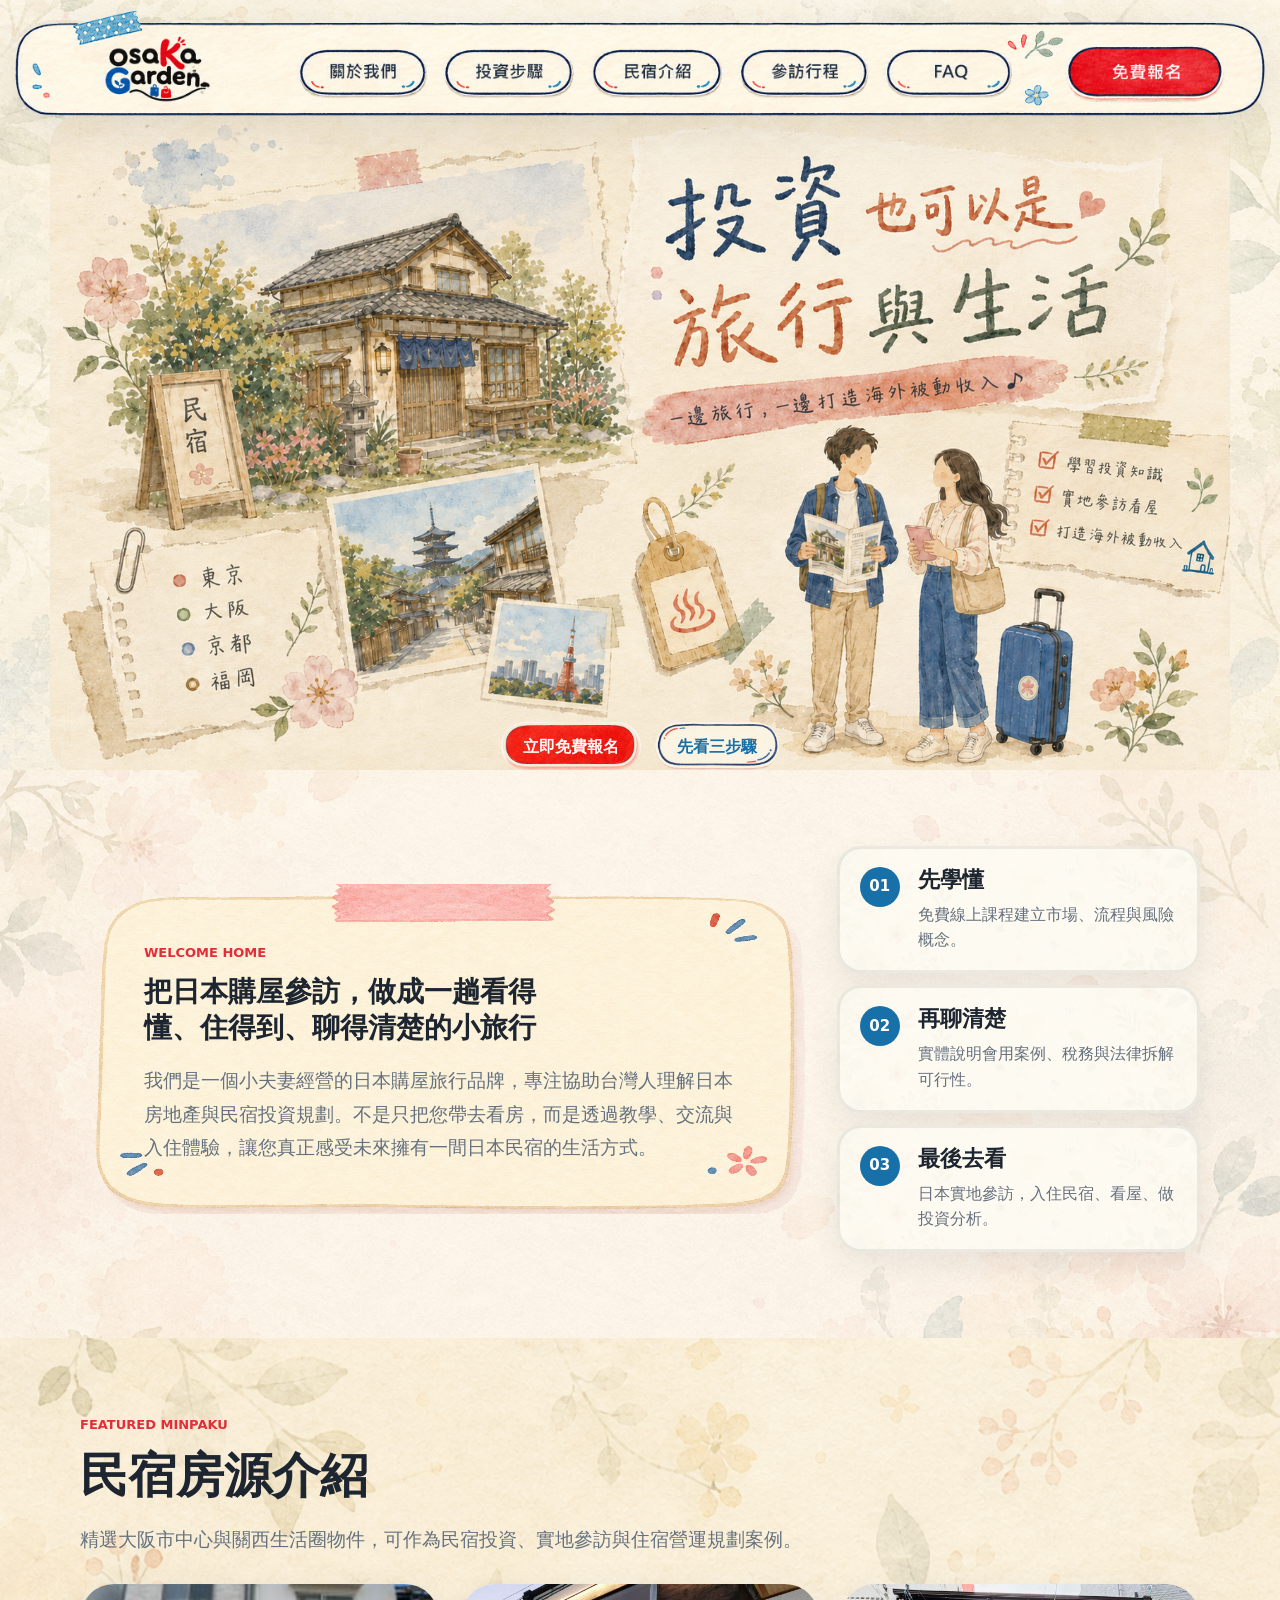
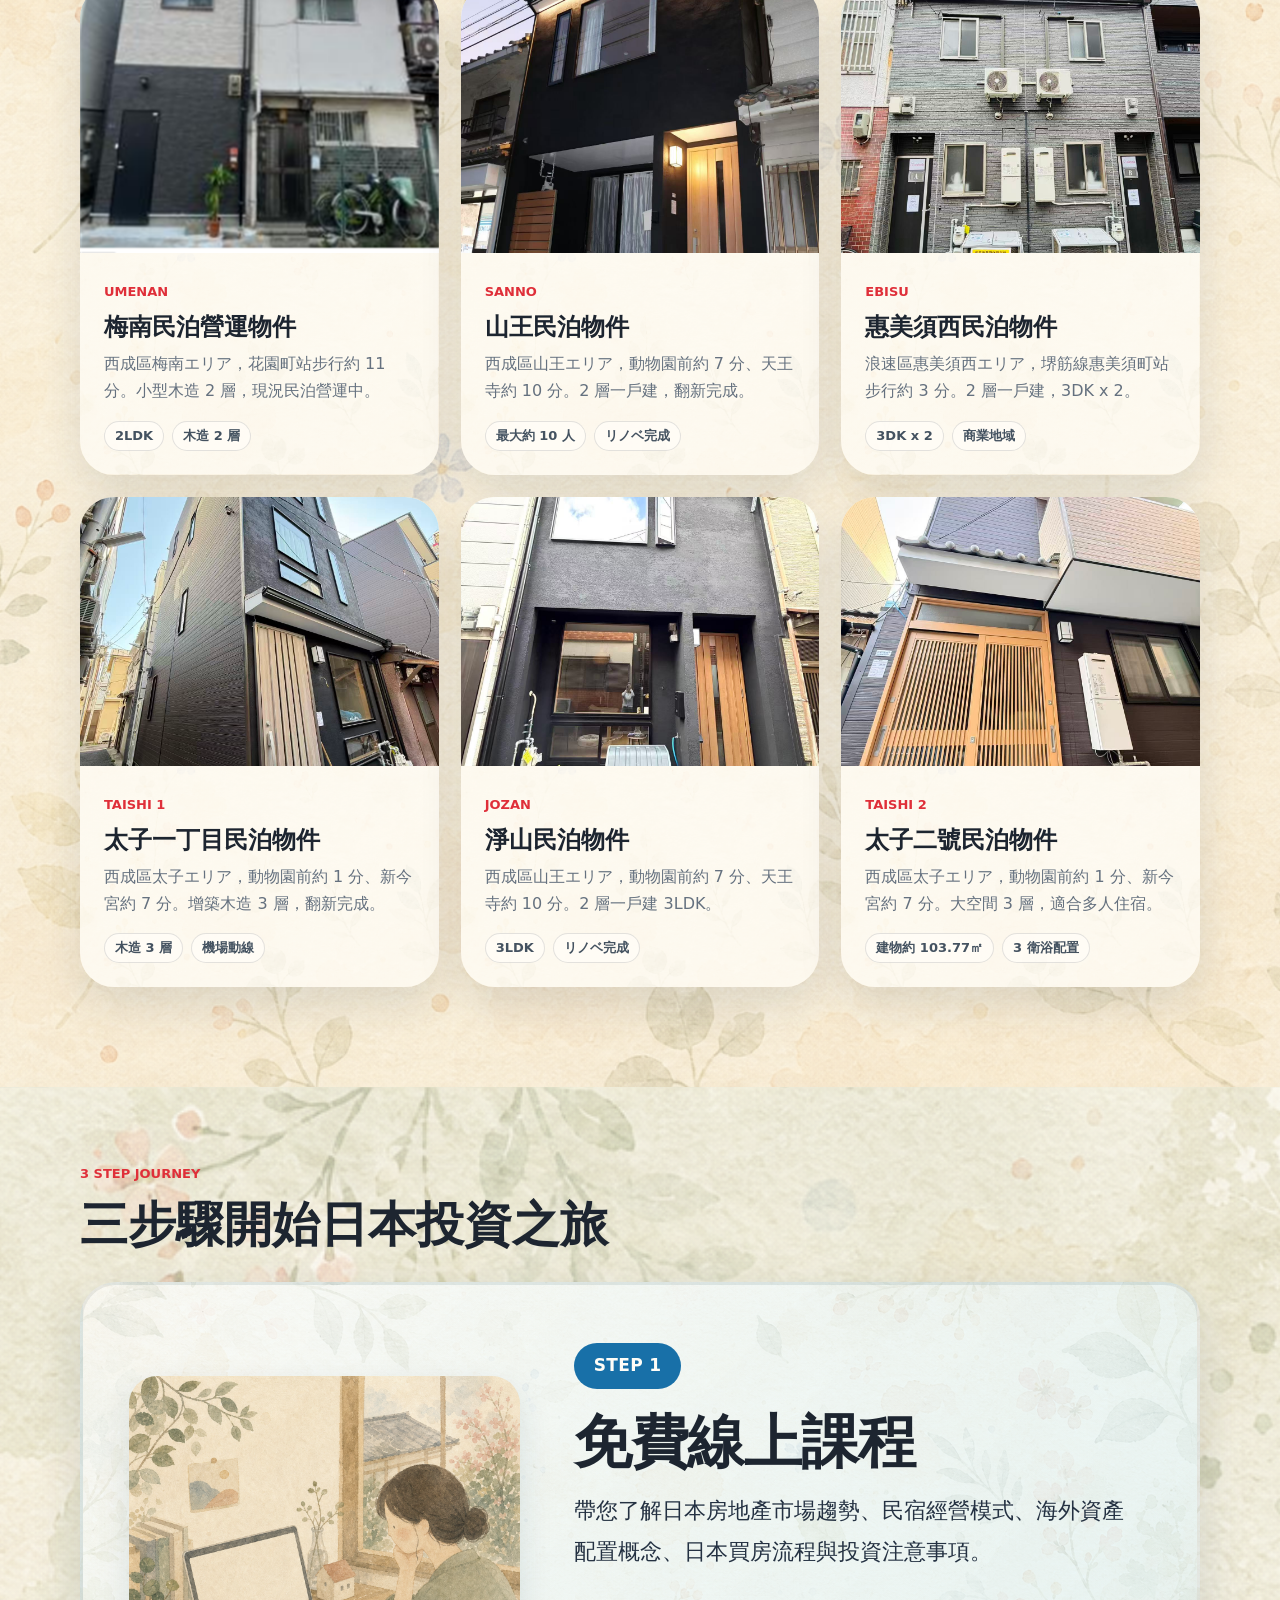
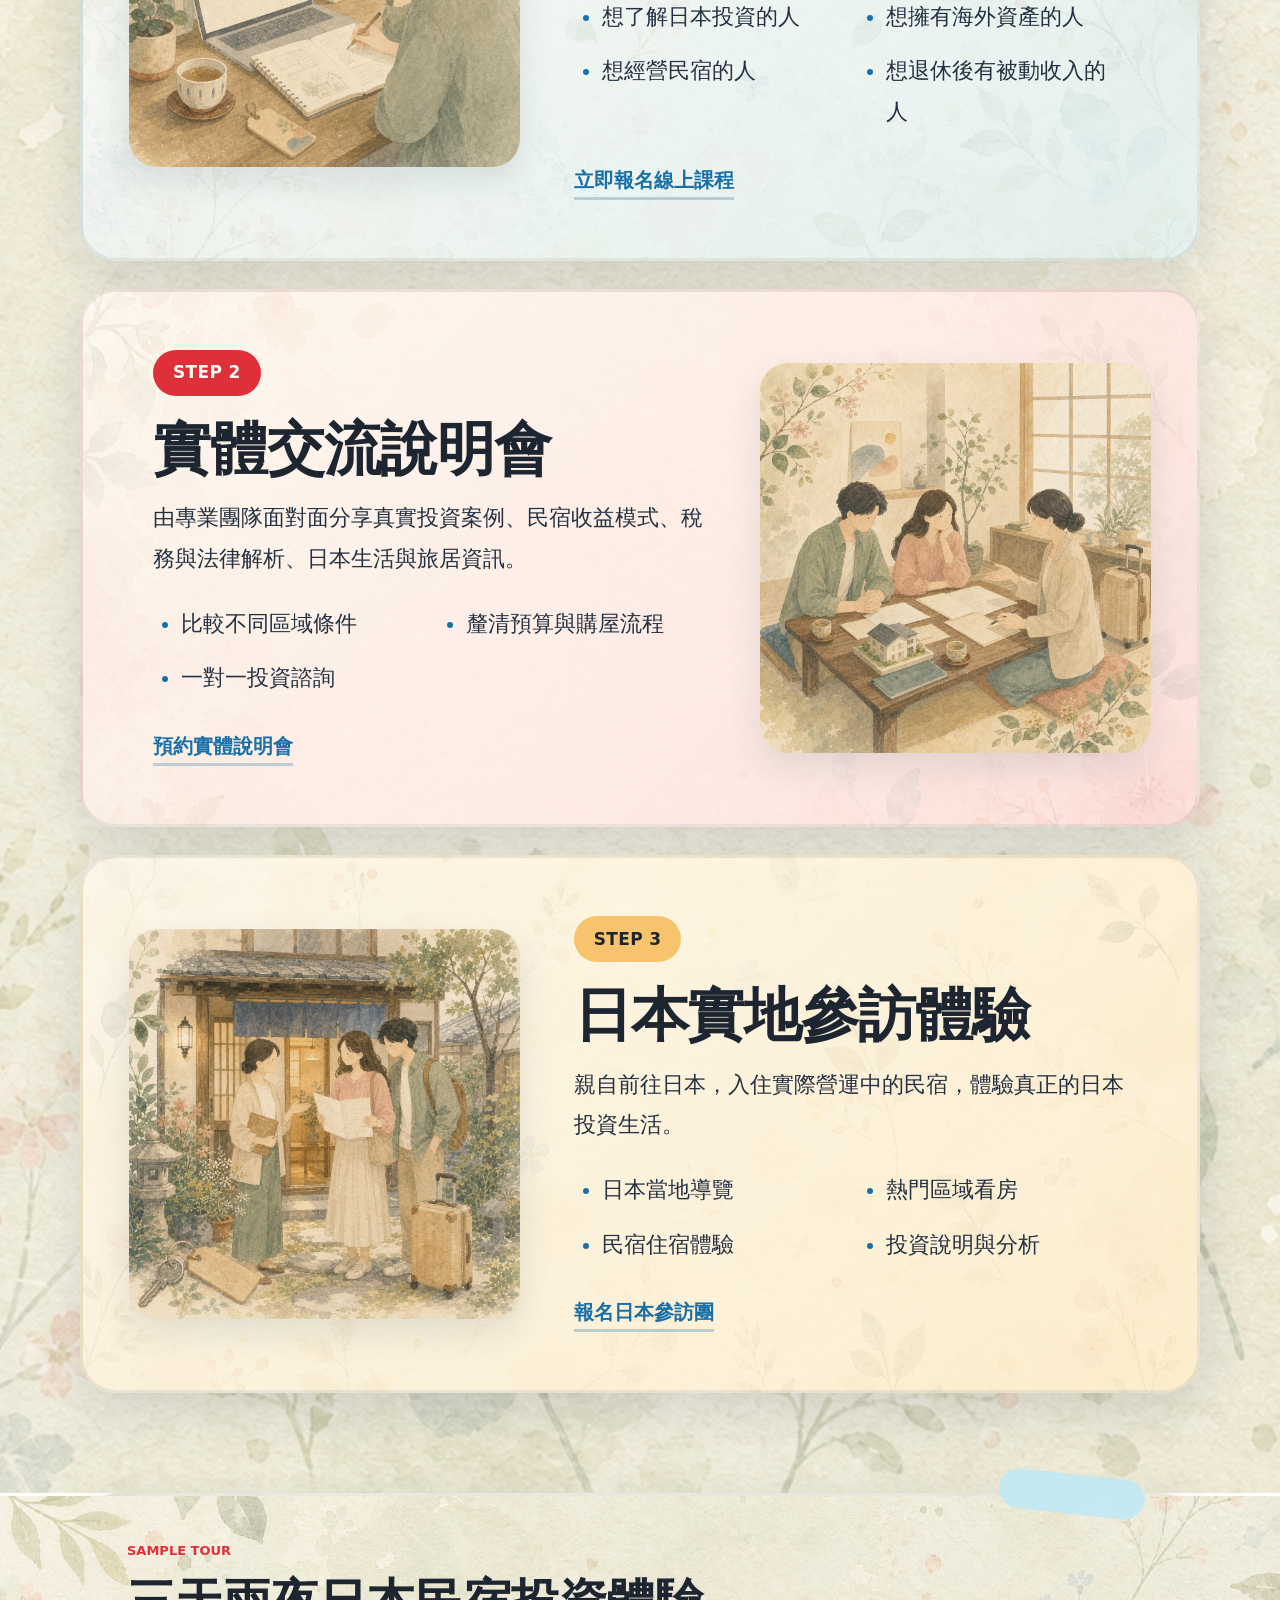
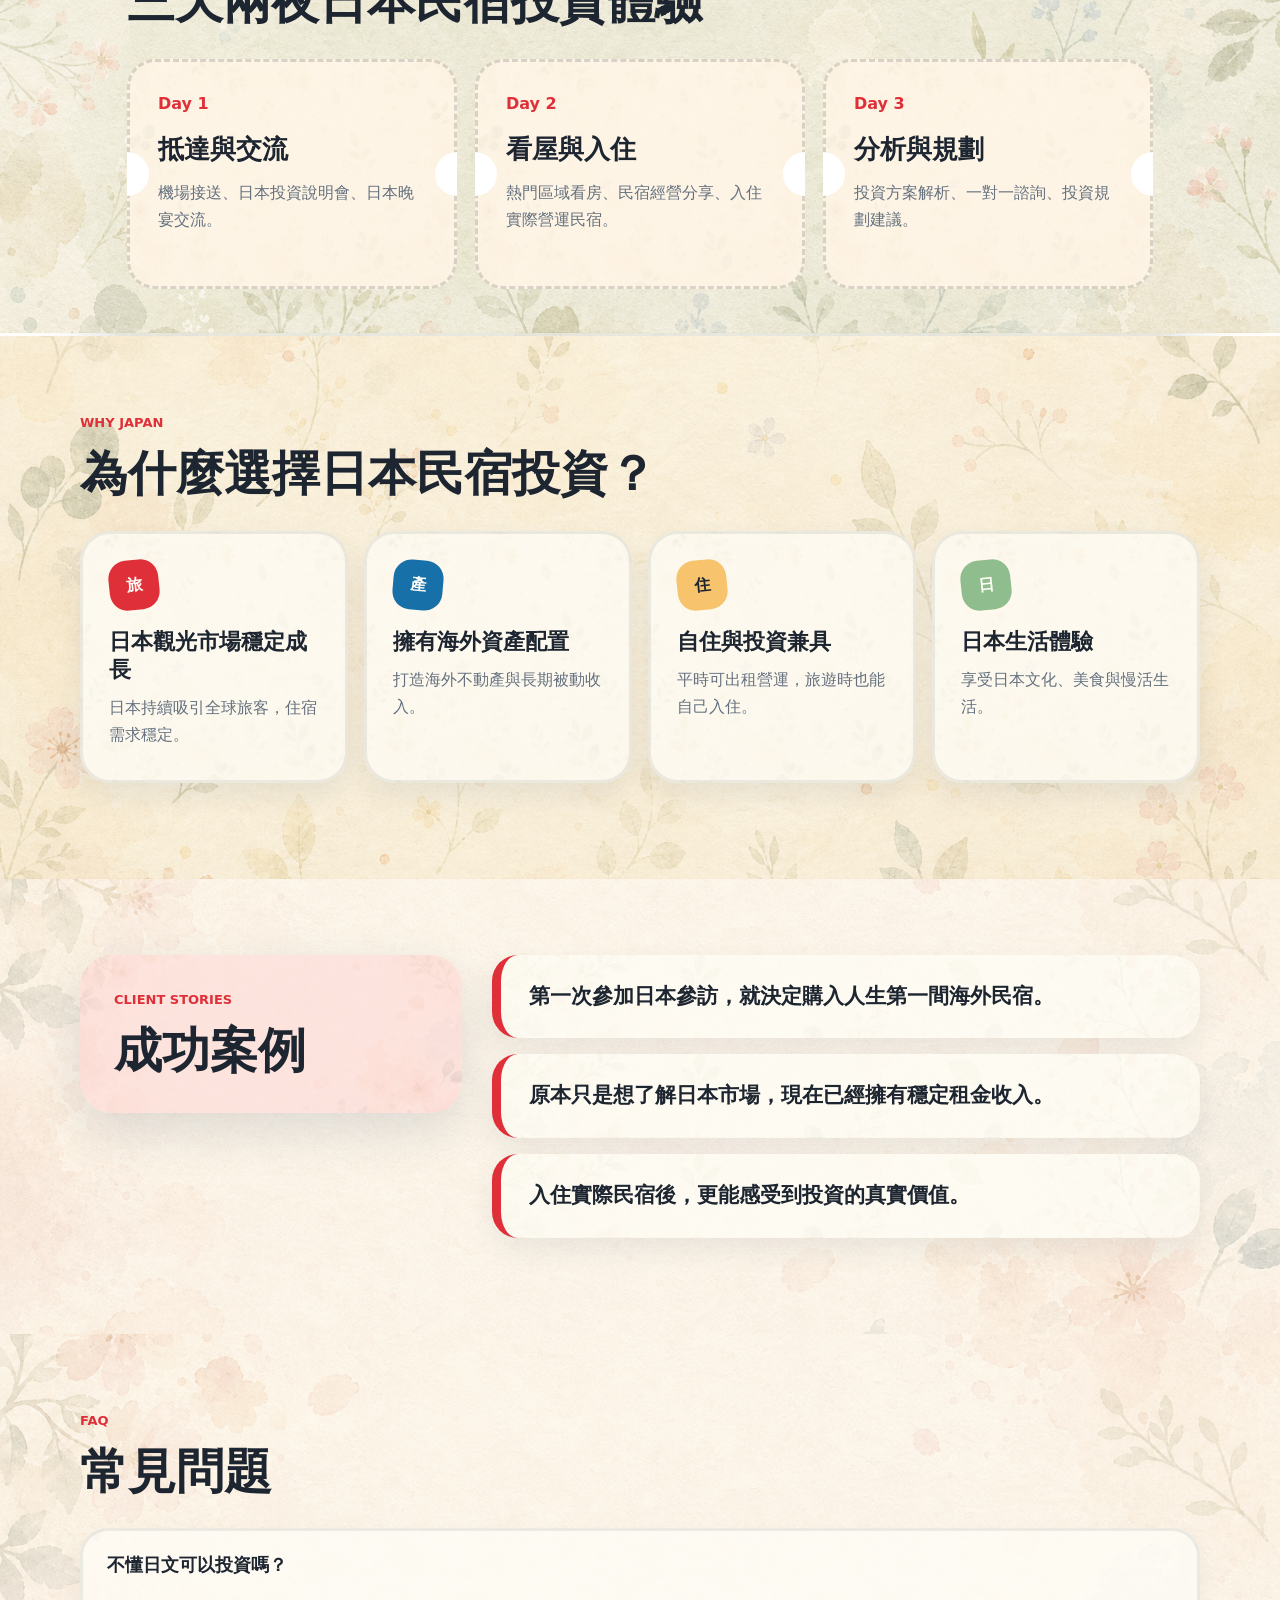
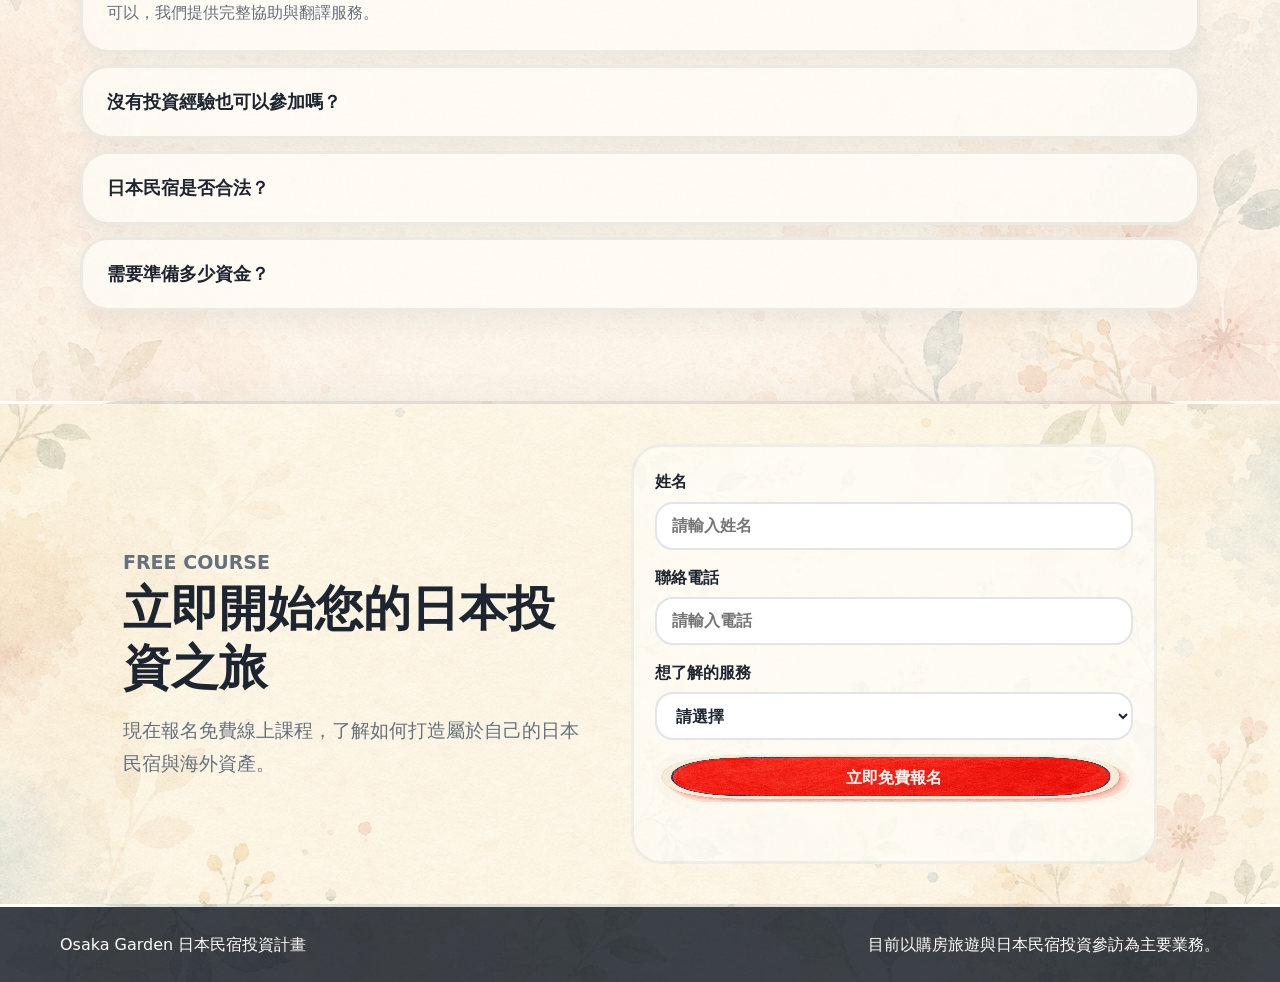
==== index.html @ 469deba2 "Replace site with new version: full property pages + redesigned landing" ====
<!doctype html>
<html lang="zh-Hant">
  <head>
    <meta charset="utf-8">
    <meta name="viewport" content="width=device-width, initial-scale=1">
    <title>Osaka Garden 投資也可以是旅行與生活</title>
    <meta name="description" content="從免費線上課程、實體交流到日本實地參訪，了解日本民宿投資、海外資產配置與購屋旅行。">
    <link rel="stylesheet" href="styles.css">
  </head>
  <body>
    <header class="site-header" aria-label="主要導覽">
      <img class="nav-bar-image" src="assets/illustrations/nav-bar-user-alpha.png" alt="Osaka Garden 導覽列：關於我們、投資步驟、民宿介紹、參訪行程、FAQ、免費報名">
      <a class="nav-zone nav-zone-logo" href="#top" aria-label="回到首頁"></a>
      <a class="nav-zone nav-zone-about" href="#about" aria-label="關於我們"></a>
      <a class="nav-zone nav-zone-steps" href="#steps" aria-label="投資步驟"></a>
      <a class="nav-zone nav-zone-minpaku" href="#minpaku" aria-label="民宿介紹"></a>
      <a class="nav-zone nav-zone-tour" href="#tour" aria-label="參訪行程"></a>
      <a class="nav-zone nav-zone-faq" href="#faq" aria-label="FAQ"></a>
      <a class="nav-zone nav-zone-contact" href="#contact" aria-label="免費報名"></a>

      <div class="mobile-nav">
        <a class="mobile-logo" href="#top" aria-label="回到首頁">
          <img src="assets/logo.png" alt="Osaka Garden">
        </a>
        <a class="mobile-cta" href="#contact">免費報名</a>
        <input type="checkbox" id="nav-toggle" class="nav-toggle" aria-label="開啟選單">
        <label for="nav-toggle" class="nav-toggle-btn" aria-hidden="true">
          <span></span><span></span><span></span>
        </label>
        <nav class="mobile-menu" aria-label="行動版選單">
          <a href="#about">關於我們</a>
          <a href="#steps">投資步驟</a>
          <a href="#minpaku">民宿介紹</a>
          <a href="#tour">參訪行程</a>
          <a href="#faq">FAQ</a>
          <a href="#contact" class="menu-cta">立即免費報名</a>
        </nav>
      </div>
    </header>

    <main id="top">
      <section class="hero-sticker" aria-labelledby="hero-title">
        <h1 id="hero-title" class="sr-only">投資也可以是旅行與生活，一邊旅行，一邊打造海外被動收入</h1>
        <div class="hero-card">
          <img src="assets/cover.png" alt="日本民宿投資計畫手繪封面插圖">
        </div>
        <div class="hero-actions">
          <a class="button primary" href="#contact">立即免費報名</a>
          <a class="button secondary" href="#steps">先看三步驟</a>
        </div>
      </section>

      <section class="home-intro" id="about">
        <div class="intro-note">
          <p class="kicker">Welcome Home</p>
          <h2>把日本購屋參訪，做成一趟看得懂、住得到、聊得清楚的小旅行</h2>
          <p>我們是一個小夫妻經營的日本購屋旅行品牌，專注協助台灣人理解日本房地產與民宿投資規劃。不是只把您帶去看房，而是透過教學、交流與入住體驗，讓您真正感受未來擁有一間日本民宿的生活方式。</p>
        </div>
        <div class="intro-pins" aria-label="服務重點">
          <article>
            <span>01</span>
            <strong>先學懂</strong>
            <p>免費線上課程建立市場、流程與風險概念。</p>
          </article>
          <article>
            <span>02</span>
            <strong>再聊清楚</strong>
            <p>實體說明會用案例、稅務與法律拆解可行性。</p>
          </article>
          <article>
            <span>03</span>
            <strong>最後去看</strong>
            <p>日本實地參訪，入住民宿、看屋、做投資分析。</p>
          </article>
        </div>
      </section>

      <section class="minpaku-section" id="minpaku">
        <div class="section-heading">
          <p class="kicker">Featured Minpaku</p>
          <h2>民宿房源介紹</h2>
          <p>精選大阪市中心與關西生活圈物件，可作為民宿投資、實地參訪與住宿營運規劃案例。</p>
        </div>
        <div class="minpaku-grid">
          <a class="minpaku-card" href="umenan.html">
            <img src="assets/properties/umenan/exterior-hero.png" alt="梅南民泊營運物件外觀">
            <div>
              <span>Umenan</span>
              <h3>梅南民泊營運物件</h3>
              <p>西成區梅南エリア，花園町站步行約 11 分。小型木造 2 層，現況民泊營運中。</p>
              <div class="property-tags">
                <b>2LDK</b>
                <b>木造 2 層</b>
              </div>
            </div>
          </a>

          <a class="minpaku-card" href="sanno.html">
            <img src="assets/properties/sanno/exterior-night.png" alt="山王民泊物件外觀">
            <div>
              <span>Sanno</span>
              <h3>山王民泊物件</h3>
              <p>西成區山王エリア，動物園前約 7 分、天王寺約 10 分。2 層一戶建，翻新完成。</p>
              <div class="property-tags">
                <b>最大約 10 人</b>
                <b>リノベ完成</b>
              </div>
            </div>
          </a>

          <a class="minpaku-card" href="ebisu.html">
            <img src="assets/properties/ebisu/hero.jpg" alt="惠美須西民泊物件外觀">
            <div>
              <span>Ebisu</span>
              <h3>惠美須西民泊物件</h3>
              <p>浪速區惠美須西エリア，堺筋線惠美須町站步行約 3 分。2 層一戶建，3DK x 2。</p>
              <div class="property-tags">
                <b>3DK x 2</b>
                <b>商業地域</b>
              </div>
            </div>
          </a>

          <a class="minpaku-card" href="taishi1.html">
            <img src="assets/properties/taishi1/hero.jpg" alt="太子一丁目民泊物件外觀">
            <div>
              <span>Taishi 1</span>
              <h3>太子一丁目民泊物件</h3>
              <p>西成區太子エリア，動物園前約 1 分、新今宮約 7 分。增築木造 3 層，翻新完成。</p>
              <div class="property-tags">
                <b>木造 3 層</b>
                <b>機場動線</b>
              </div>
            </div>
          </a>

          <a class="minpaku-card" href="jozan.html">
            <img src="assets/properties/jozan/hero.jpg" alt="淨山民泊物件外觀">
            <div>
              <span>Jozan</span>
              <h3>淨山民泊物件</h3>
              <p>西成區山王エリア，動物園前約 7 分、天王寺約 10 分。2 層一戶建 3LDK。</p>
              <div class="property-tags">
                <b>3LDK</b>
                <b>リノベ完成</b>
              </div>
            </div>
          </a>

          <a class="minpaku-card" href="taishi2.html">
            <img src="assets/properties/taishi2/hero.jpg" alt="太子二號民泊物件外觀">
            <div>
              <span>Taishi 2</span>
              <h3>太子二號民泊物件</h3>
              <p>西成區太子エリア，動物園前約 1 分、新今宮約 7 分。大空間 3 層，適合多人住宿。</p>
              <div class="property-tags">
                <b>建物約 103.77㎡</b>
                <b>3 衛浴配置</b>
              </div>
            </div>
          </a>
        </div>
      </section>

      <section class="journey-section" id="steps">
        <div class="section-heading">
          <p class="kicker">3 Step Journey</p>
          <h2>三步驟開始日本投資之旅</h2>
        </div>
        <div class="journey-grid">
          <article class="journey-card card-blue">
            <div class="card-art">
              <img src="assets/illustrations/step-online-watercolor.png" alt="線上課程水彩插圖">
            </div>
            <div class="card-copy">
              <span class="step-tag">STEP 1</span>
              <h3>免費線上課程</h3>
              <p>帶您了解日本房地產市場趨勢、民宿經營模式、海外資產配置概念、日本買房流程與投資注意事項。</p>
              <ul>
                <li>想了解日本投資的人</li>
                <li>想擁有海外資產的人</li>
                <li>想經營民宿的人</li>
                <li>想退休後有被動收入的人</li>
              </ul>
              <a class="text-link" href="#contact">立即報名線上課程</a>
            </div>
          </article>

          <article class="journey-card card-pink">
            <div class="card-art">
              <img src="assets/illustrations/step-seminar-watercolor.png" alt="實體交流說明會水彩插圖">
            </div>
            <div class="card-copy">
              <span class="step-tag">STEP 2</span>
              <h3>實體交流說明會</h3>
              <p>由專業團隊面對面分享真實投資案例、民宿收益模式、稅務與法律解析、日本生活與旅居資訊。</p>
              <ul>
                <li>比較不同區域條件</li>
                <li>釐清預算與購屋流程</li>
                <li>一對一投資諮詢</li>
              </ul>
              <a class="text-link" href="#contact">預約實體說明會</a>
            </div>
          </article>

          <article class="journey-card card-cream">
            <div class="card-art">
              <img src="assets/illustrations/step-visit-watercolor.png" alt="日本實地參訪水彩插圖">
            </div>
            <div class="card-copy">
              <span class="step-tag">STEP 3</span>
              <h3>日本實地參訪體驗</h3>
              <p>親自前往日本，入住實際營運中的民宿，體驗真正的日本投資生活。</p>
              <ul>
                <li>日本當地導覽</li>
                <li>熱門區域看房</li>
                <li>民宿住宿體驗</li>
                <li>投資說明與分析</li>
              </ul>
              <a class="text-link" href="#contact">報名日本參訪團</a>
            </div>
          </article>
        </div>
      </section>

      <section class="tour-board" id="tour">
        <div class="section-heading">
          <p class="kicker">Sample Tour</p>
          <h2>三天兩夜日本民宿投資體驗</h2>
        </div>
        <div class="ticket-row">
          <article class="ticket">
            <span>Day 1</span>
            <h3>抵達與交流</h3>
            <p>機場接送、日本投資說明會、日本晚宴交流。</p>
          </article>
          <article class="ticket">
            <span>Day 2</span>
            <h3>看屋與入住</h3>
            <p>熱門區域看房、民宿經營分享、入住實際營運民宿。</p>
          </article>
          <article class="ticket">
            <span>Day 3</span>
            <h3>分析與規劃</h3>
            <p>投資方案解析、一對一諮詢、投資規劃建議。</p>
          </article>
        </div>
      </section>

      <section class="reason-section">
        <div class="section-heading compact">
          <p class="kicker">Why Japan</p>
          <h2>為什麼選擇日本民宿投資？</h2>
        </div>
        <div class="reason-grid">
          <article>
            <span class="mini-icon">旅</span>
            <h3>日本觀光市場穩定成長</h3>
            <p>日本持續吸引全球旅客，住宿需求穩定。</p>
          </article>
          <article>
            <span class="mini-icon">產</span>
            <h3>擁有海外資產配置</h3>
            <p>打造海外不動產與長期被動收入。</p>
          </article>
          <article>
            <span class="mini-icon">住</span>
            <h3>自住與投資兼具</h3>
            <p>平時可出租營運，旅遊時也能自己入住。</p>
          </article>
          <article>
            <span class="mini-icon">日</span>
            <h3>日本生活體驗</h3>
            <p>享受日本文化、美食與慢活生活。</p>
          </article>
        </div>
      </section>

      <section class="story-section">
        <div class="story-note">
          <p class="kicker">Client Stories</p>
          <h2>成功案例</h2>
        </div>
        <div class="story-stack">
          <blockquote>第一次參加日本參訪，就決定購入人生第一間海外民宿。</blockquote>
          <blockquote>原本只是想了解日本市場，現在已經擁有穩定租金收入。</blockquote>
          <blockquote>入住實際民宿後，更能感受到投資的真實價值。</blockquote>
        </div>
      </section>

      <section class="faq-section" id="faq">
        <div class="section-heading compact">
          <p class="kicker">FAQ</p>
          <h2>常見問題</h2>
        </div>
        <div class="faq-list">
          <details open>
            <summary>不懂日文可以投資嗎？</summary>
            <p>可以，我們提供完整協助與翻譯服務。</p>
          </details>
          <details>
            <summary>沒有投資經驗也可以參加嗎？</summary>
            <p>可以，課程專為初學者設計，會先從市場、流程與注意事項開始。</p>
          </details>
          <details>
            <summary>日本民宿是否合法？</summary>
            <p>我們會協助了解合法民宿與營運方式，並依地區條件評估可行性。</p>
          </details>
          <details>
            <summary>需要準備多少資金？</summary>
            <p>依地區與物件不同，會有不同規劃方案，建議先透過課程與諮詢建立預算範圍。</p>
          </details>
        </div>
      </section>

      <section class="contact-section" id="contact">
        <div class="contact-copy">
          <p class="kicker">Free Course</p>
          <h2>立即開始您的日本投資之旅</h2>
          <p>現在報名免費線上課程，了解如何打造屬於自己的日本民宿與海外資產。</p>
        </div>
        <form class="lead-form" aria-label="免費課程報名表">
          <label>
            姓名
            <input type="text" name="name" placeholder="請輸入姓名" required>
          </label>
          <label>
            聯絡電話
            <input type="tel" name="phone" placeholder="請輸入電話" required>
          </label>
          <label>
            想了解的服務
            <select name="interest" required>
              <option value="">請選擇</option>
              <option>免費線上課程</option>
              <option>實體交流說明會</option>
              <option>日本實地參訪團</option>
            </select>
          </label>
          <button class="button primary" type="submit">立即免費報名</button>
          <p class="form-status" role="status" aria-live="polite"></p>
        </form>
      </section>
    </main>

    <footer class="site-footer">
      <p>Osaka Garden 日本民宿投資計畫</p>
      <p>目前以購房旅遊與日本民宿投資參訪為主要業務。</p>
    </footer>

    <script src="script.js"></script>
  </body>
</html>
---- styles.css ----
:root {
  --ink: #1d2530;
  --muted: #65717f;
  --paper: #fffdf7;
  --paper-warm: #fff7eb;
  --blue: #1870a8;
  --blue-soft: #dff3f8;
  --red: #df2f39;
  --pink: #ffe1df;
  --pink-strong: #ffb8b7;
  --green: #8fbd8d;
  --yellow: #f7c36c;
  --line: rgba(29, 37, 48, 0.14);
  --shadow: 0 18px 50px rgba(22, 50, 75, 0.13);
}

* {
  box-sizing: border-box;
}

html {
  scroll-behavior: smooth;
  width: 100%;
  max-width: 100%;
  overflow-x: hidden;
}

body {
  overflow-x: hidden;
  width: 100%;
  max-width: 100%;
  margin: 0;
  color: var(--ink);
  font-family: "Microsoft JhengHei", "Noto Sans TC", system-ui, sans-serif;
  line-height: 1.7;
  background:
    linear-gradient(rgba(255, 253, 247, 0.5), rgba(255, 253, 247, 0.5)),
    url("assets/backgrounds/bg-cream-floral.png"),
    linear-gradient(180deg, #fffdf7 0%, #fff8ef 44%, #eff8f8 100%);
  background-size: cover, cover, auto;
  background-attachment: scroll, fixed, scroll;
  background-position: center top;
}

main {
  overflow: hidden;
}

img {
  display: block;
  max-width: 100%;
}

a {
  color: inherit;
  text-decoration: none;
}

.sr-only {
  position: absolute;
  width: 1px;
  height: 1px;
  padding: 0;
  margin: -1px;
  overflow: hidden;
  clip: rect(0, 0, 0, 0);
  white-space: nowrap;
  border: 0;
}

.site-header {
  position: fixed;
  z-index: 80;
  top: 8px;
  left: 12px;
  width: calc(100vw - 24px);
  aspect-ratio: 3032 / 266;
  overflow: visible;
  margin: 0;
  transform: none;
}

.nav-bar-image {
  width: 100%;
  height: 100%;
  object-fit: fill;
  pointer-events: none;
  user-select: none;
  filter: drop-shadow(0 12px 24px rgba(22, 50, 75, 0.1));
}

.nav-zone {
  position: absolute;
  display: block;
  overflow: hidden;
  border-radius: 999px;
  text-indent: -9999px;
}

.nav-zone:focus-visible {
  outline: 3px solid rgba(223, 47, 57, 0.58);
  outline-offset: 2px;
}

.nav-zone-logo {
  left: 4.5%;
  top: 18%;
  width: 12%;
  height: 64%;
  border-radius: 30px;
}

.nav-zone-about {
  left: 22.5%;
  top: 25%;
  width: 10.2%;
  height: 50%;
}

.nav-zone-steps {
  left: 34.4%;
  top: 25%;
  width: 10.2%;
  height: 50%;
}

.nav-zone-minpaku {
  left: 46.2%;
  top: 25%;
  width: 10.2%;
  height: 50%;
}

.nav-zone-tour {
  left: 58%;
  top: 25%;
  width: 10.2%;
  height: 50%;
}

.nav-zone-faq {
  left: 69.8%;
  top: 25%;
  width: 9.4%;
  height: 50%;
}

.nav-zone-contact {
  left: 83.8%;
  top: 21%;
  width: 12.4%;
  height: 58%;
}

.button {
  display: inline-flex;
  align-items: center;
  justify-content: center;
  min-height: 48px;
  padding: 0 22px;
  border: 0;
  border-radius: 999px;
  font: inherit;
  font-weight: 900;
  cursor: pointer;
}

.button.primary {
  color: #fffdf7;
  background-color: transparent;
  background-image: url("assets/illustrations/cta-button.png");
  background-repeat: no-repeat;
  background-position: center;
  background-size: 100% 100%;
  box-shadow: none;
}

.button.secondary {
  color: var(--blue);
  background-color: transparent;
  background-image: url("assets/illustrations/nav-button.png");
  background-repeat: no-repeat;
  background-position: center;
  background-size: 100% 100%;
  box-shadow: none;
}

.hero-sticker {
  width: min(1180px, calc(100vw - 80px));
  padding-top: clamp(112px, 8.6vw, 162px);
  margin: 0 auto 0;
}

.hero-card {
  overflow: hidden;
  border: 0;
  border-radius: 36px;
  background: transparent;
  box-shadow: none;
}

.hero-card img {
  width: 100%;
  min-height: 0;
  height: auto;
  object-fit: contain;
  object-position: center top;
}

.hero-actions {
  display: flex;
  flex-wrap: wrap;
  justify-content: center;
  gap: 14px;
  margin-top: -54px;
  position: relative;
  z-index: 4;
}

.home-intro,
.minpaku-section,
.journey-section,
.tour-board,
.reason-section,
.story-section,
.faq-section,
.contact-section {
  width: min(1120px, calc(100vw - 40px));
  margin: 0 auto;
  position: relative;
  z-index: 1;
}

.home-intro::before,
.minpaku-section::before,
.journey-section::before,
.tour-board::before,
.reason-section::before,
.story-section::before,
.faq-section::before,
.contact-section::before {
  content: "";
  position: absolute;
  z-index: -1;
  top: 0;
  bottom: 0;
  left: 50%;
  width: 100vw;
  transform: translateX(-50%);
  pointer-events: none;
}

.home-intro::before,
.story-section::before,
.faq-section::before {
  background:
    linear-gradient(rgba(255, 253, 247, 0.5), rgba(255, 253, 247, 0.5)),
    url("assets/backgrounds/bg-about-pink.png");
  background-size: cover;
  background-position: center;
}

.minpaku-section::before,
.reason-section::before {
  background:
    linear-gradient(rgba(255, 253, 247, 0.42), rgba(255, 253, 247, 0.42)),
    url("assets/backgrounds/bg-services-beige.png");
  background-size: cover;
  background-position: center;
}

.journey-section::before,
.tour-board::before {
  background:
    linear-gradient(rgba(255, 253, 247, 0.44), rgba(255, 253, 247, 0.44)),
    url("assets/backgrounds/bg-process-sage.png");
  background-size: cover;
  background-position: center;
}

.contact-section::before {
  background:
    linear-gradient(rgba(255, 253, 247, 0.38), rgba(255, 253, 247, 0.38)),
    url("assets/backgrounds/bg-contact-yellow.png");
  background-size: cover;
  background-position: center;
}

.kicker {
  margin: 0 0 10px;
  color: var(--red);
  font-size: 13px;
  font-weight: 900;
  letter-spacing: 0;
  text-transform: uppercase;
}

.home-intro {
  width: min(1120px, calc(100vw - 40px));
  display: grid;
  grid-template-columns: 2fr 1fr;
  gap: 30px;
  align-items: center;
  margin-bottom: 0;
  padding: 76px 0 86px;
}

.intro-note,
.intro-pins article,
.minpaku-card,
.journey-card,
.ticket,
.reason-grid article,
details {
  min-width: 0;
}

.intro-note {
  position: relative;
  min-height: 0;
  padding: 58px 64px 50px;
  border: 0;
  border-radius: 0;
  background-color: transparent;
  background-image: url("assets/illustrations/note-paper-alpha.png");
  background-repeat: no-repeat;
  background-position: center;
  background-size: 100% 100%;
  box-shadow: none;
}

.intro-note::before {
  content: none;
}

h2 {
  margin: 0;
  color: var(--ink);
  font-size: clamp(30px, 4.2vw, 48px);
  line-height: 1.22;
  letter-spacing: 0;
  overflow-wrap: anywhere;
  word-break: break-word;
}

.intro-note p:not(.kicker),
.section-heading p:not(.kicker),
.contact-copy p {
  margin: 18px 0 0;
  color: var(--muted);
  font-size: 19px;
  line-height: 1.75;
}

.intro-pins {
  display: grid;
  align-content: center;
  gap: 12px;
}

.intro-pins article {
  position: relative;
  min-height: 0;
  padding: 18px 22px 18px 78px;
  border: 3px solid rgba(29, 37, 48, 0.08);
  border-radius: 24px;
  background:
    linear-gradient(rgba(255, 253, 247, 0.84), rgba(255, 253, 247, 0.84)),
    url("assets/backgrounds/bg-cream-floral.png");
  background-size: cover;
  background-position: center;
  box-shadow: 0 12px 30px rgba(22, 50, 75, 0.08);
}

.intro-pins span {
  position: absolute;
  top: 18px;
  left: 20px;
  display: grid;
  place-items: center;
  width: 40px;
  height: 40px;
  color: #fff;
  font-size: 15px;
  font-weight: 900;
  border-radius: 50%;
  background: var(--blue);
}

.intro-pins strong {
  display: block;
  color: var(--ink);
  font-size: 22px;
  line-height: 1.22;
}

.intro-pins p {
  margin: 8px 0 0;
  color: var(--muted);
  font-size: 16px;
  line-height: 1.58;
}

.section-heading {
  max-width: 760px;
  margin-bottom: 28px;
}

.section-heading.compact {
  max-width: 620px;
}

.intro-note h2 {
  max-width: 760px;
  font-size: clamp(28px, 2.2vw, 34px);
  line-height: 1.28;
  text-wrap: balance;
}

.minpaku-section {
  margin-bottom: 0;
  padding: 76px 0 100px;
}

.minpaku-grid {
  display: grid;
  grid-template-columns: repeat(3, 1fr);
  gap: 22px;
}

.minpaku-card {
  display: block;
  overflow: hidden;
  border-radius: 34px;
  background:
    linear-gradient(rgba(255, 253, 247, 0.86), rgba(255, 253, 247, 0.86)),
    url("assets/backgrounds/bg-services-beige.png");
  background-size: cover;
  background-position: center;
  box-shadow: 0 18px 44px rgba(22, 50, 75, 0.12);
  transition: transform 0.22s ease, box-shadow 0.22s ease;
}

.minpaku-card:hover {
  transform: translateY(-6px);
  box-shadow: 0 24px 54px rgba(22, 50, 75, 0.16);
}

.minpaku-card:focus-visible {
  outline: 3px solid rgba(223, 47, 57, 0.58);
  outline-offset: 4px;
}

.minpaku-card img {
  width: 100%;
  aspect-ratio: 4 / 3;
  object-fit: cover;
}

.minpaku-card > div {
  padding: 24px;
}

.minpaku-card span {
  color: var(--red);
  font-size: 13px;
  font-weight: 900;
  text-transform: uppercase;
}

.minpaku-card h3 {
  margin: 8px 0 8px;
  font-size: 24px;
  line-height: 1.25;
}

.minpaku-card p {
  margin: 0;
  color: var(--muted);
}

.property-tags {
  display: flex;
  flex-wrap: wrap;
  gap: 8px;
  margin-top: 16px;
  padding: 0;
}

.property-tags b {
  display: inline-flex;
  align-items: center;
  min-height: 30px;
  padding: 0 10px;
  border: 1px solid rgba(29, 37, 48, 0.12);
  border-radius: 999px;
  color: #445260;
  background: rgba(255, 253, 247, 0.76);
  font-size: 13px;
  font-weight: 900;
}

.journey-section {
  margin-bottom: 0;
  padding: 76px 0 100px;
}

.journey-grid {
  display: grid;
  gap: 28px;
}

.journey-card {
  position: relative;
  display: grid;
  grid-template-columns: minmax(260px, 0.76fr) minmax(0, 1.08fr);
  gap: 42px;
  align-items: center;
  padding: 34px;
  border: 3px solid rgba(29, 37, 48, 0.08);
  border-radius: 36px;
  box-shadow: var(--shadow);
}

.journey-card:nth-child(even) {
  grid-template-columns: minmax(0, 1.08fr) minmax(260px, 0.76fr);
}

.journey-card:nth-child(even) .card-art {
  order: 2;
}

.card-blue {
  background:
    linear-gradient(135deg, rgba(249, 253, 255, 0.7), rgba(223, 243, 248, 0.76)),
    url("assets/backgrounds/bg-cream-floral.png");
  background-size: cover;
  background-position: center;
}

.card-pink {
  background:
    linear-gradient(135deg, rgba(255, 253, 247, 0.72), rgba(255, 225, 223, 0.76)),
    url("assets/backgrounds/bg-about-pink.png");
  background-size: cover;
  background-position: center;
}

.card-cream {
  background:
    linear-gradient(135deg, rgba(255, 253, 247, 0.72), rgba(255, 241, 211, 0.78)),
    url("assets/backgrounds/bg-services-beige.png");
  background-size: cover;
  background-position: center;
}

.card-art {
  padding: 12px;
}

.card-art img {
  width: 100%;
  border-radius: 28px;
  background: #fffdf7;
  box-shadow: 0 14px 35px rgba(22, 50, 75, 0.11);
}

.card-copy {
  padding: 24px 36px 24px 0;
}

.journey-card:nth-child(even) .card-copy {
  padding: 24px 0 24px 36px;
}

.step-tag {
  display: inline-flex;
  align-items: center;
  min-height: 46px;
  padding: 0 20px;
  color: #fffdf7;
  font-size: 17px;
  font-weight: 900;
  letter-spacing: 0.02em;
  border-radius: 999px;
  background: var(--blue);
}

.journey-card:nth-child(2) .step-tag {
  background: var(--red);
}

.journey-card:nth-child(3) .step-tag {
  color: var(--ink);
  background: var(--yellow);
}

.card-copy h3 {
  margin: 22px 0 16px;
  font-size: clamp(42px, 4.5vw, 58px);
  line-height: 1.12;
  letter-spacing: -0.02em;
}

.card-copy p,
.card-copy li {
  color: #243142;
  font-size: 22px;
  line-height: 1.85;
}

.card-copy p {
  margin: 0;
  max-width: 820px;
}

.card-copy ul {
  display: grid;
  grid-template-columns: repeat(2, minmax(0, 1fr));
  gap: 14px 44px;
  margin: 24px 0 30px;
  padding-left: 28px;
}

.card-copy li::marker {
  color: var(--blue);
  font-size: 0.9em;
}

.text-link {
  display: inline-flex;
  color: var(--blue);
  font-size: 20px;
  font-weight: 900;
  border-bottom: 3px solid rgba(24, 112, 168, 0.28);
}

.tour-board {
  position: relative;
  margin-bottom: 0;
  padding: 44px;
  border: 3px solid rgba(29, 37, 48, 0.08);
  border-radius: 38px;
  background:
    linear-gradient(rgba(255, 253, 247, 0.84), rgba(255, 253, 247, 0.84)),
    url("assets/backgrounds/bg-process-sage.png");
  background-size: cover;
  background-position: center;
  box-shadow: var(--shadow);
}

.tour-board::after {
  content: "";
  position: absolute;
  right: 52px;
  top: -22px;
  width: 146px;
  height: 40px;
  border-radius: 999px;
  background: rgba(191, 233, 245, 0.86);
  transform: rotate(6deg);
}

.ticket-row {
  display: grid;
  grid-template-columns: repeat(3, 1fr);
  gap: 18px;
}

.ticket {
  position: relative;
  min-height: 230px;
  padding: 28px;
  border: 3px dashed rgba(29, 37, 48, 0.16);
  border-radius: 28px;
  background:
    linear-gradient(rgba(255, 247, 235, 0.86), rgba(255, 247, 235, 0.86)),
    url("assets/backgrounds/bg-services-beige.png");
  background-size: cover;
  background-position: center;
}

.ticket::before,
.ticket::after {
  content: "";
  position: absolute;
  top: 50%;
  width: 22px;
  height: 44px;
  background: #fff;
  transform: translateY(-50%);
}

.ticket::before {
  left: -3px;
  border-radius: 0 999px 999px 0;
}

.ticket::after {
  right: -3px;
  border-radius: 999px 0 0 999px;
}

.ticket span {
  color: var(--red);
  font-weight: 900;
}

.ticket h3 {
  margin: 10px 0 8px;
  font-size: 26px;
}

.ticket p {
  margin: 0;
  color: var(--muted);
}

.reason-section {
  margin-bottom: 0;
  padding: 76px 0 96px;
}

.reason-grid {
  display: grid;
  grid-template-columns: repeat(4, 1fr);
  gap: 16px;
}

.reason-grid article {
  min-height: 252px;
  padding: 26px;
  border: 3px solid rgba(29, 37, 48, 0.08);
  border-radius: 30px;
  background:
    linear-gradient(rgba(255, 253, 247, 0.84), rgba(255, 253, 247, 0.84)),
    url("assets/backgrounds/bg-services-beige.png");
  background-size: cover;
  background-position: center;
  box-shadow: 0 12px 28px rgba(22, 50, 75, 0.08);
}

.mini-icon {
  display: grid;
  place-items: center;
  width: 50px;
  height: 50px;
  color: #fffdf7;
  font-weight: 900;
  border-radius: 18px;
  background: var(--red);
  transform: rotate(-6deg);
}

.reason-grid article:nth-child(2) .mini-icon {
  background: var(--blue);
  transform: rotate(5deg);
}

.reason-grid article:nth-child(3) .mini-icon {
  color: var(--ink);
  background: var(--yellow);
}

.reason-grid article:nth-child(4) .mini-icon {
  background: var(--green);
}

.reason-grid h3 {
  margin: 18px 0 10px;
  font-size: 22px;
  line-height: 1.28;
}

.reason-grid p {
  margin: 0;
  color: var(--muted);
}

.story-section {
  display: grid;
  grid-template-columns: minmax(260px, 0.54fr) minmax(0, 1fr);
  gap: 30px;
  align-items: start;
  margin-bottom: 0;
  padding: 76px 0 96px;
}

.story-note {
  padding: 34px;
  border-radius: 32px;
  background:
    linear-gradient(rgba(255, 225, 223, 0.72), rgba(255, 225, 223, 0.72)),
    url("assets/backgrounds/bg-about-pink.png");
  background-size: cover;
  background-position: center;
  box-shadow: var(--shadow);
}

.story-stack {
  display: grid;
  gap: 16px;
}

blockquote {
  margin: 0;
  padding: 24px 28px;
  color: var(--ink);
  font-size: 21px;
  font-weight: 800;
  border-left: 9px solid var(--red);
  border-radius: 26px;
  background:
    linear-gradient(rgba(255, 253, 247, 0.86), rgba(255, 253, 247, 0.86)),
    url("assets/backgrounds/bg-cream-floral.png");
  background-size: cover;
  background-position: center;
  box-shadow: 0 12px 28px rgba(22, 50, 75, 0.08);
}

.faq-section {
  margin-bottom: 0;
  padding: 76px 0 90px;
}

.faq-list {
  display: grid;
  gap: 12px;
}

details {
  border: 3px solid rgba(29, 37, 48, 0.08);
  border-radius: 28px;
  background:
    linear-gradient(rgba(255, 253, 247, 0.88), rgba(255, 253, 247, 0.88)),
    url("assets/backgrounds/bg-about-pink.png");
  background-size: cover;
  background-position: center;
  box-shadow: 0 10px 24px rgba(22, 50, 75, 0.06);
}

summary {
  min-height: 68px;
  display: flex;
  align-items: center;
  padding: 0 24px;
  color: var(--ink);
  font-size: 18px;
  font-weight: 900;
  cursor: pointer;
}

details p {
  margin: 0;
  padding: 0 24px 24px;
  color: var(--muted);
}

.contact-section {
  display: grid;
  grid-template-columns: minmax(0, 0.9fr) minmax(320px, 1fr);
  gap: 34px;
  align-items: center;
  margin-bottom: 0;
  padding: 40px;
  border: 3px solid rgba(29, 37, 48, 0.08);
  border-radius: 38px;
  background:
    linear-gradient(135deg, rgba(223, 243, 248, 0.62), rgba(255, 225, 223, 0.68)),
    url("assets/backgrounds/bg-contact-yellow.png");
  background-size: cover;
  background-position: center;
  box-shadow: var(--shadow);
}

.lead-form {
  display: grid;
  gap: 14px;
  padding: 24px;
  border-radius: 30px;
  background:
    linear-gradient(rgba(255, 253, 247, 0.88), rgba(255, 253, 247, 0.88)),
    url("assets/backgrounds/bg-cream-floral.png");
  background-size: cover;
  background-position: center;
  box-shadow: inset 0 0 0 3px rgba(29, 37, 48, 0.06);
}

.lead-form label {
  display: grid;
  gap: 6px;
  color: var(--ink);
  font-weight: 900;
}

.lead-form input,
.lead-form select {
  width: 100%;
  min-height: 48px;
  padding: 0 15px;
  color: var(--ink);
  border: 2px solid rgba(29, 37, 48, 0.12);
  border-radius: 18px;
  background: #fff;
  font: inherit;
}

.form-status {
  min-height: 24px;
  margin: 0;
  color: var(--blue);
  font-weight: 900;
}

.site-footer {
  display: flex;
  flex-wrap: wrap;
  justify-content: space-between;
  gap: 12px;
  padding: 24px max(20px, calc((100% - 1160px) / 2));
  color: #fffdf7;
  background:
    linear-gradient(rgba(29, 37, 48, 0.86), rgba(29, 37, 48, 0.86)),
    url("assets/backgrounds/bg-cream-floral.png");
  background-size: cover;
  background-position: center bottom;
}

.site-footer p {
  margin: 0;
}

/* Mobile nav — hidden by default, shown at narrow widths */
.mobile-nav {
  display: none;
}

.nav-toggle {
  display: none;
}

@media (max-width: 980px) {
  .site-header {
    top: 8px;
    width: min(920px, calc(100vw - 24px));
  }

  .home-intro,
  .minpaku-grid,
  .journey-card,
  .journey-card:nth-child(even),
  .ticket-row,
  .reason-grid,
  .story-section,
  .contact-section {
    grid-template-columns: 1fr;
  }

  .journey-card:nth-child(even) .card-art {
    order: 0;
  }

  .card-copy,
  .journey-card:nth-child(even) .card-copy {
    padding: 12px 6px 4px;
  }

  .reason-grid {
    grid-template-columns: repeat(2, 1fr);
  }
}

@media (max-width: 1220px) {
  .home-intro {
    width: min(1120px, calc(100vw - 40px));
    grid-template-columns: 1fr;
  }

  .intro-note {
    min-height: 0;
  }
}

@media (max-width: 720px) {
  /* === Mobile nav: hide PNG bar, show clean header === */
  .site-header {
    position: fixed;
    top: 0;
    left: 0;
    width: 100%;
    aspect-ratio: auto;
    height: 60px;
    background: rgba(255, 253, 247, 0.96);
    box-shadow: 0 4px 18px rgba(22, 50, 75, 0.08);
    backdrop-filter: blur(6px);
    transform: none;
  }

  .nav-bar-image,
  .nav-zone {
    display: none;
  }

  .mobile-nav {
    display: flex;
    align-items: center;
    width: 100%;
    height: 100%;
    padding: 0 16px;
    gap: 10px;
  }

  .mobile-logo {
    display: flex;
    align-items: center;
    height: 44px;
  }

  .mobile-logo img {
    height: 100%;
    width: auto;
  }

  .mobile-cta {
    display: none;
  }

  .hero-actions {
    display: none;
  }

  .nav-toggle-btn {
    position: relative;
    display: flex;
    flex-direction: column;
    justify-content: center;
    gap: 5px;
    width: 40px;
    height: 40px;
    margin-left: auto;
    padding: 8px;
    border-radius: 12px;
    background: rgba(29, 37, 48, 0.04);
    cursor: pointer;
  }

  .nav-toggle-btn span {
    display: block;
    width: 100%;
    height: 3px;
    border-radius: 2px;
    background: var(--ink);
    transition: transform 0.25s ease, opacity 0.2s ease;
  }

  .nav-toggle:checked ~ .nav-toggle-btn span:nth-child(1) {
    transform: translateY(8px) rotate(45deg);
  }

  .nav-toggle:checked ~ .nav-toggle-btn span:nth-child(2) {
    opacity: 0;
  }

  .nav-toggle:checked ~ .nav-toggle-btn span:nth-child(3) {
    transform: translateY(-8px) rotate(-45deg);
  }

  .mobile-menu {
    position: absolute;
    top: 60px;
    left: 0;
    right: 0;
    display: grid;
    gap: 4px;
    max-height: 0;
    overflow: hidden;
    padding: 0 16px;
    background: #fffdf7;
    box-shadow: 0 10px 24px rgba(22, 50, 75, 0.12);
    transition: max-height 0.3s ease, padding 0.3s ease;
  }

  .nav-toggle:checked ~ .mobile-menu {
    max-height: 460px;
    padding: 12px 16px 20px;
  }

  .mobile-menu a {
    display: block;
    padding: 14px 12px;
    color: var(--ink);
    font-size: 17px;
    font-weight: 800;
    border-bottom: 1px solid var(--line);
  }

  .mobile-menu a:last-child {
    border-bottom: 0;
  }

  .mobile-menu .menu-cta {
    margin-top: 8px;
    color: #fffdf7;
    text-align: center;
    background: var(--red);
    border-radius: 999px;
    border-bottom: 0;
    box-shadow: 0 6px 16px rgba(223, 47, 57, 0.28);
  }

  /* === Section widths === */
  .hero-sticker,
  .home-intro,
  .minpaku-section,
  .journey-section,
  .tour-board,
  .reason-section,
  .story-section,
  .faq-section,
  .contact-section {
    width: auto;
    margin-left: 18px;
    margin-right: 18px;
  }

  /* === Hero === */
  .hero-sticker {
    width: 100%;
    max-width: 100%;
    margin-left: 0;
    margin-right: 0;
    padding-top: 72px;
    margin-bottom: 48px;
  }

  .hero-card {
    border-radius: 0;
  }

  .hero-card img {
    min-height: 0;
    height: auto;
    object-fit: contain;
    object-position: center top;
  }

  .hero-actions {
    margin-top: -28px;
    padding: 0 18px;
    gap: 10px;
  }

  .button {
    width: 100%;
    max-width: 320px;
    min-height: 52px;
    font-size: 16px;
  }

  /* === Intro === */
  .home-intro {
    display: block;
    margin-bottom: 64px;
    padding-top: 62px;
  }

  .intro-note {
    width: 100%;
    max-width: 100%;
    min-height: 0;
    padding: 58px 34px 48px;
    overflow: hidden;
    background-size: 100% 100%;
  }

  .intro-note h2 {
    font-size: 30px;
    line-height: 1.24;
    max-width: 100%;
    width: 100%;
  }

  .intro-pins {
    width: 100%;
    margin-top: 18px;
  }

  .intro-pins article {
    width: 100%;
    min-height: 128px;
    padding: 26px 24px 24px 86px;
    border-radius: 26px;
  }

  .intro-pins span {
    top: 28px;
    left: 24px;
    width: 46px;
    height: 46px;
    font-size: 16px;
  }

  .intro-pins strong {
    font-size: 24px;
  }

  .intro-pins p {
    font-size: 18px;
    line-height: 1.62;
  }

  /* === Typography === */
  h2 {
    font-size: 24px;
    line-height: 1.34;
  }

  .intro-note p:not(.kicker),
  .section-heading p:not(.kicker),
  .contact-copy p,
  .card-copy p,
  .card-copy li {
    font-size: 19px;
    line-height: 1.78;
  }

  .card-copy h3 {
    font-size: 34px;
    line-height: 1.16;
  }

  /* === Journey cards === */
  .journey-section,
  .minpaku-section {
    margin-bottom: 72px;
  }

  .journey-card {
    padding: 22px;
    border-radius: 28px;
  }

  .card-copy ul {
    grid-template-columns: 1fr;
    gap: 10px;
    margin: 20px 0 26px;
  }

  .step-tag {
    min-height: 42px;
    padding: 0 18px;
    font-size: 16px;
  }

  .text-link {
    font-size: 18px;
  }

  .card-art img {
    border-radius: 22px;
  }

  /* === Tour board === */
  .tour-board {
    margin-bottom: 72px;
    padding: 26px 22px;
  }

  .tour-board::after {
    right: 24px;
    width: 96px;
    height: 30px;
  }

  .ticket {
    min-height: 0;
    padding: 22px 28px;
  }

  /* === Reason === */
  .reason-section {
    margin-bottom: 68px;
  }

  .reason-grid {
    grid-template-columns: 1fr;
  }

  .reason-grid article {
    min-height: 0;
    padding: 22px;
  }

  /* === Story === */
  .story-section {
    margin-bottom: 68px;
  }

  .story-note {
    padding: 24px;
  }

  blockquote {
    padding: 20px 22px;
    font-size: 17px;
  }

  /* === FAQ === */
  .faq-section {
    margin-bottom: 64px;
  }

  summary {
    font-size: 16px;
    padding: 0 20px;
    min-height: 64px;
  }

  /* === Contact === */
  .contact-section {
    margin-bottom: 64px;
    padding: 28px 22px;
  }

  .lead-form {
    padding: 20px;
  }

  /* === Footer === */
  .site-footer {
    padding: 22px;
    text-align: center;
    justify-content: center;
  }
}
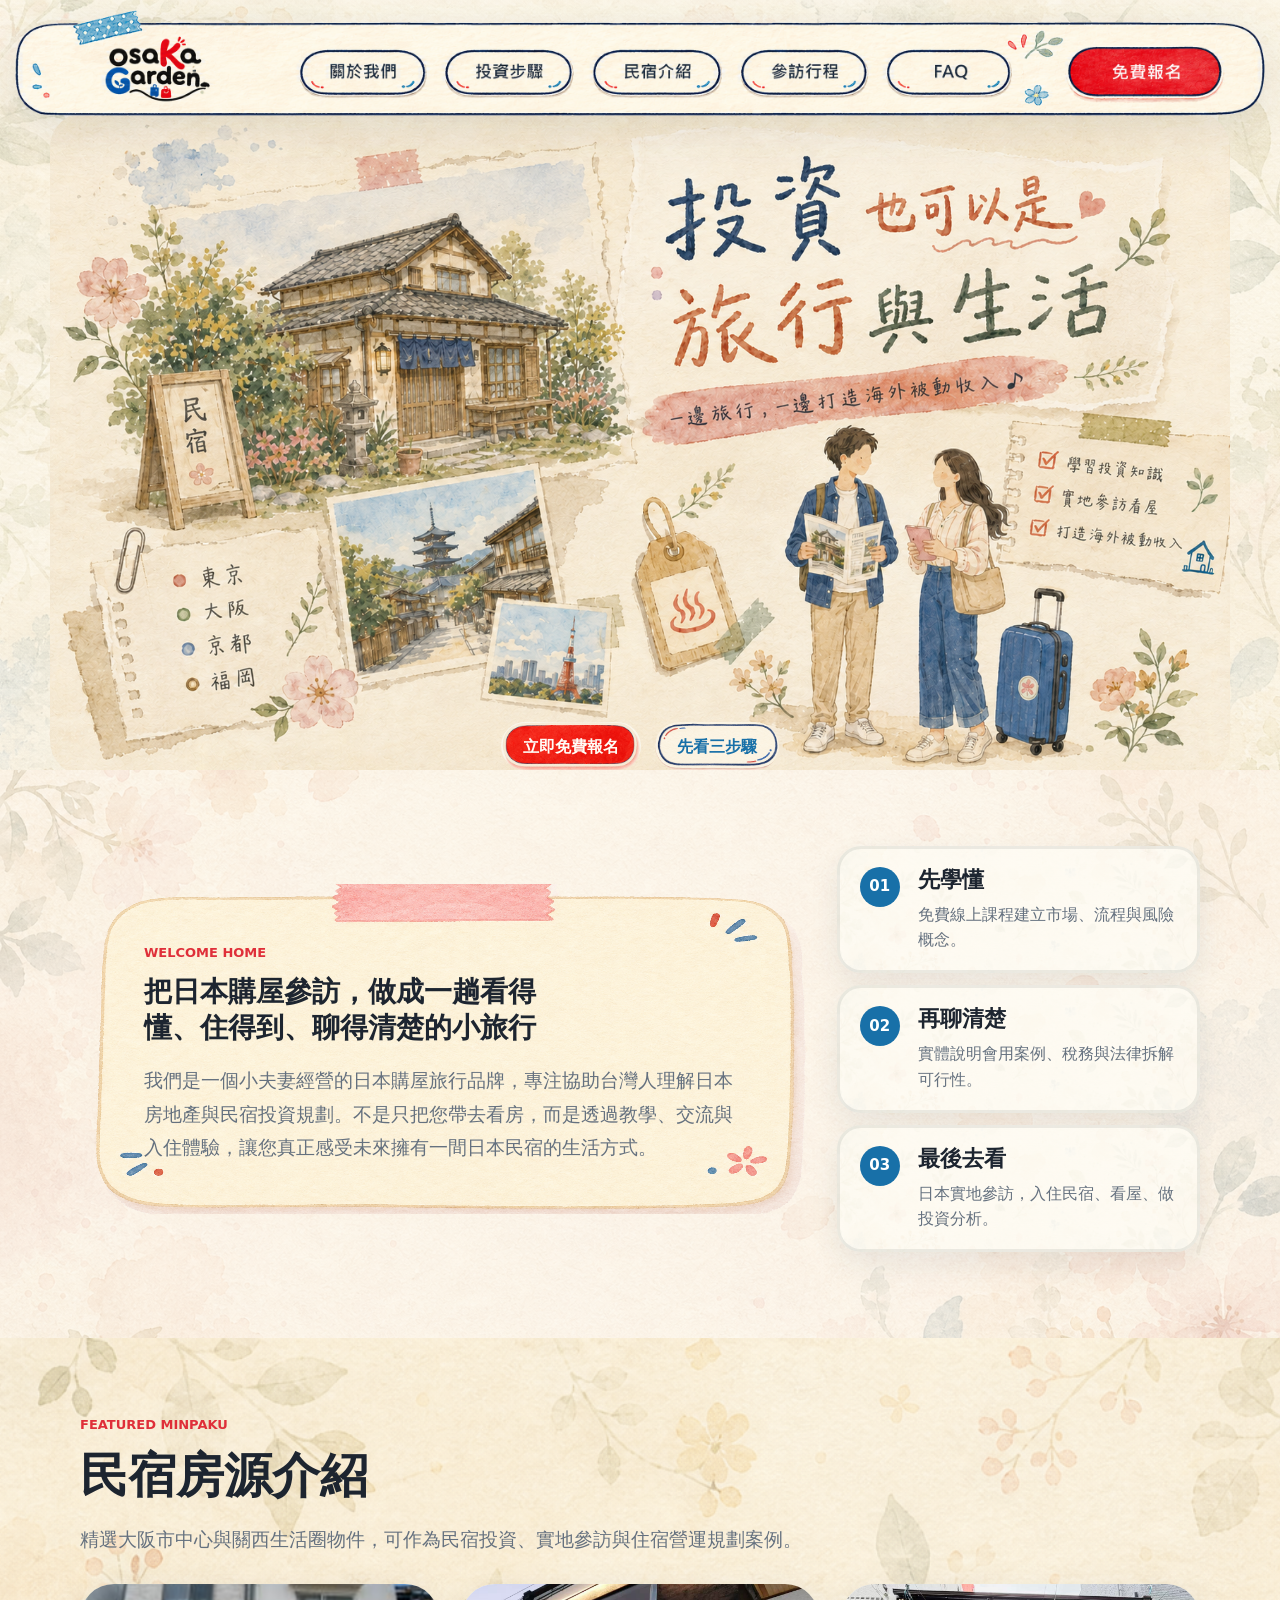
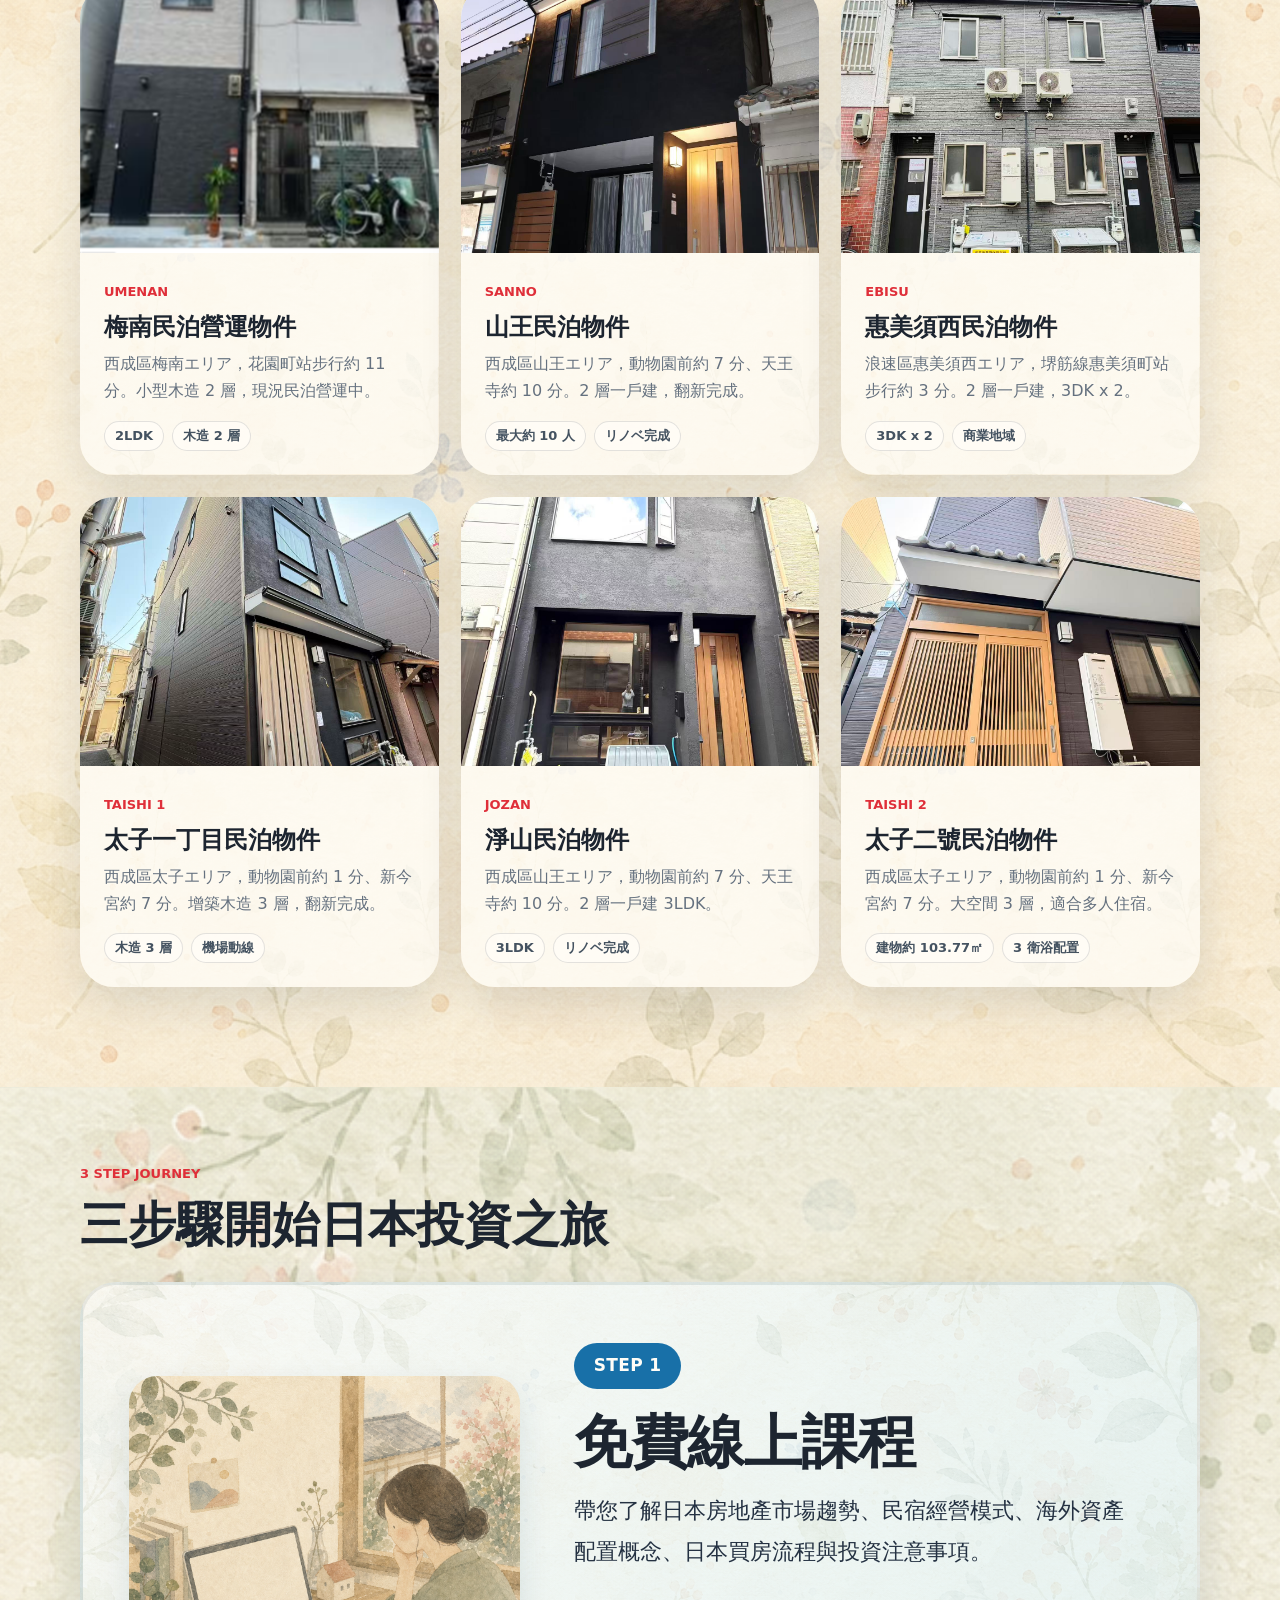
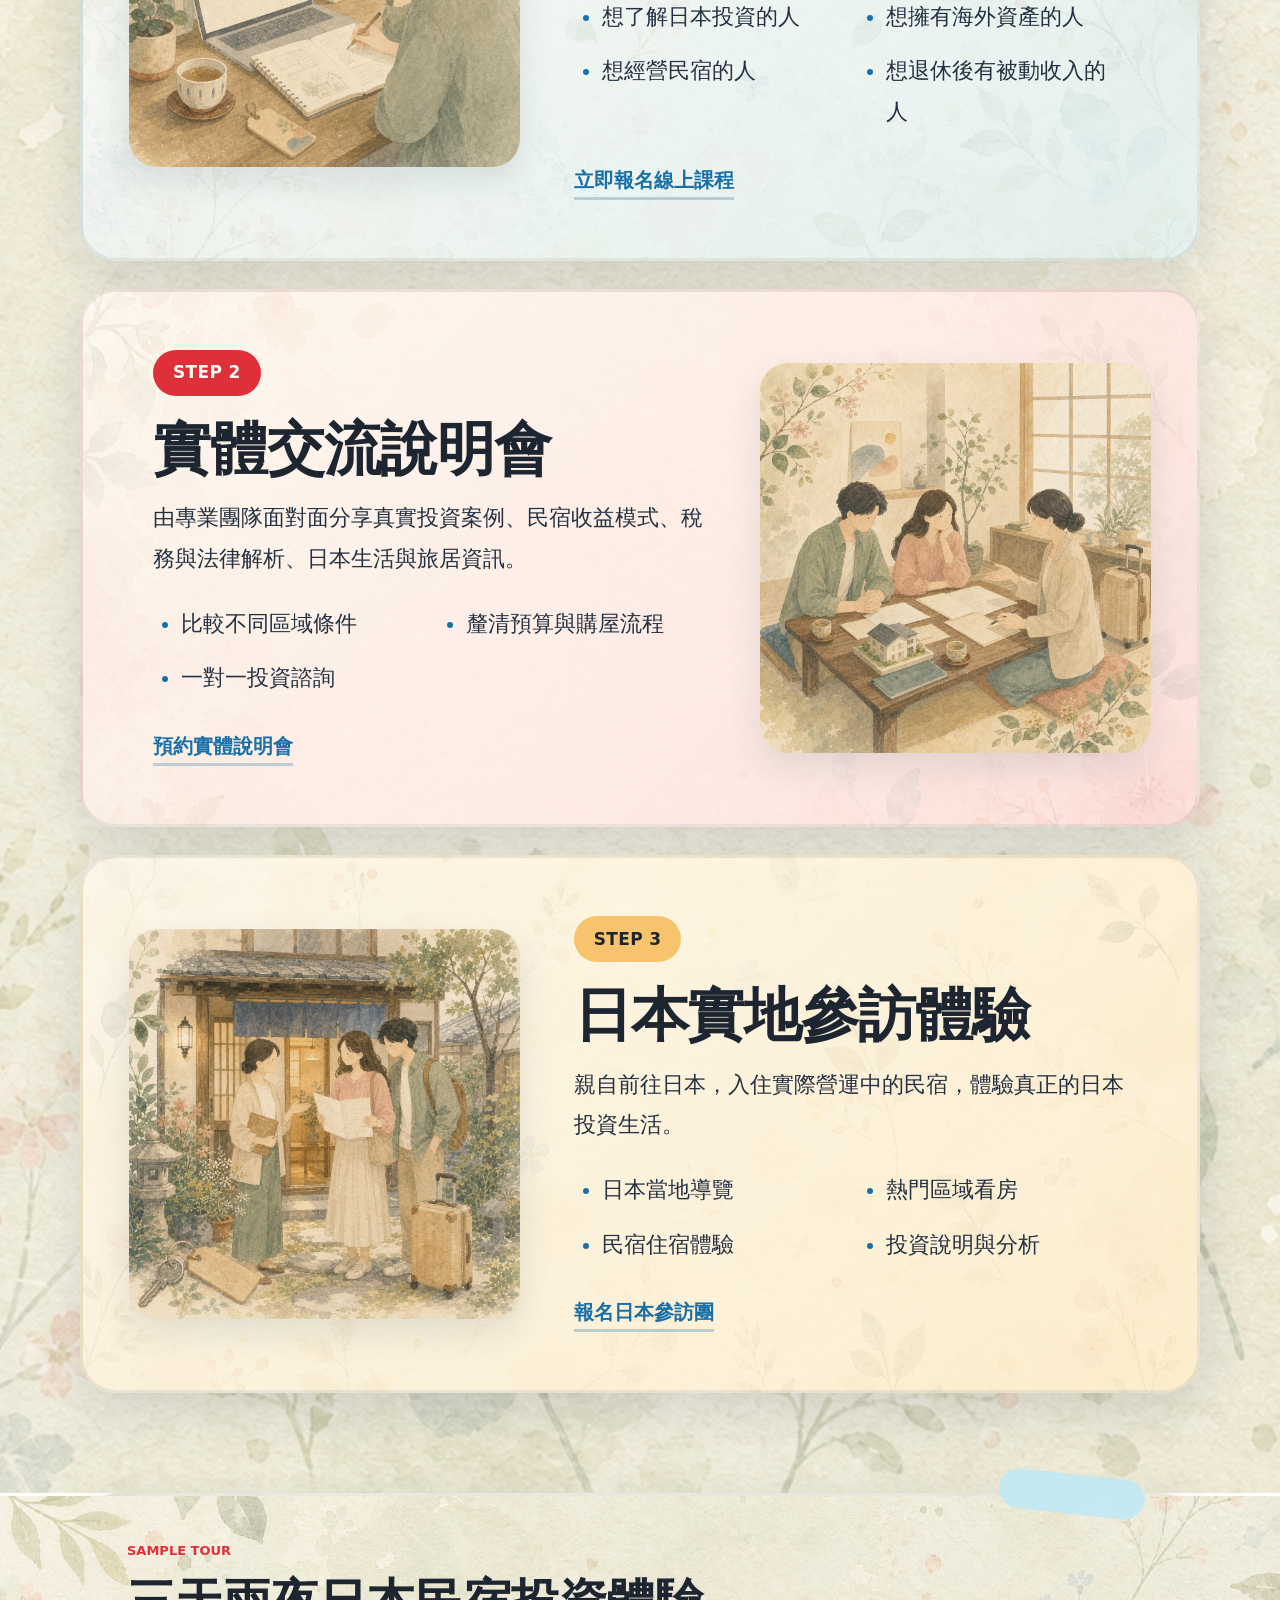
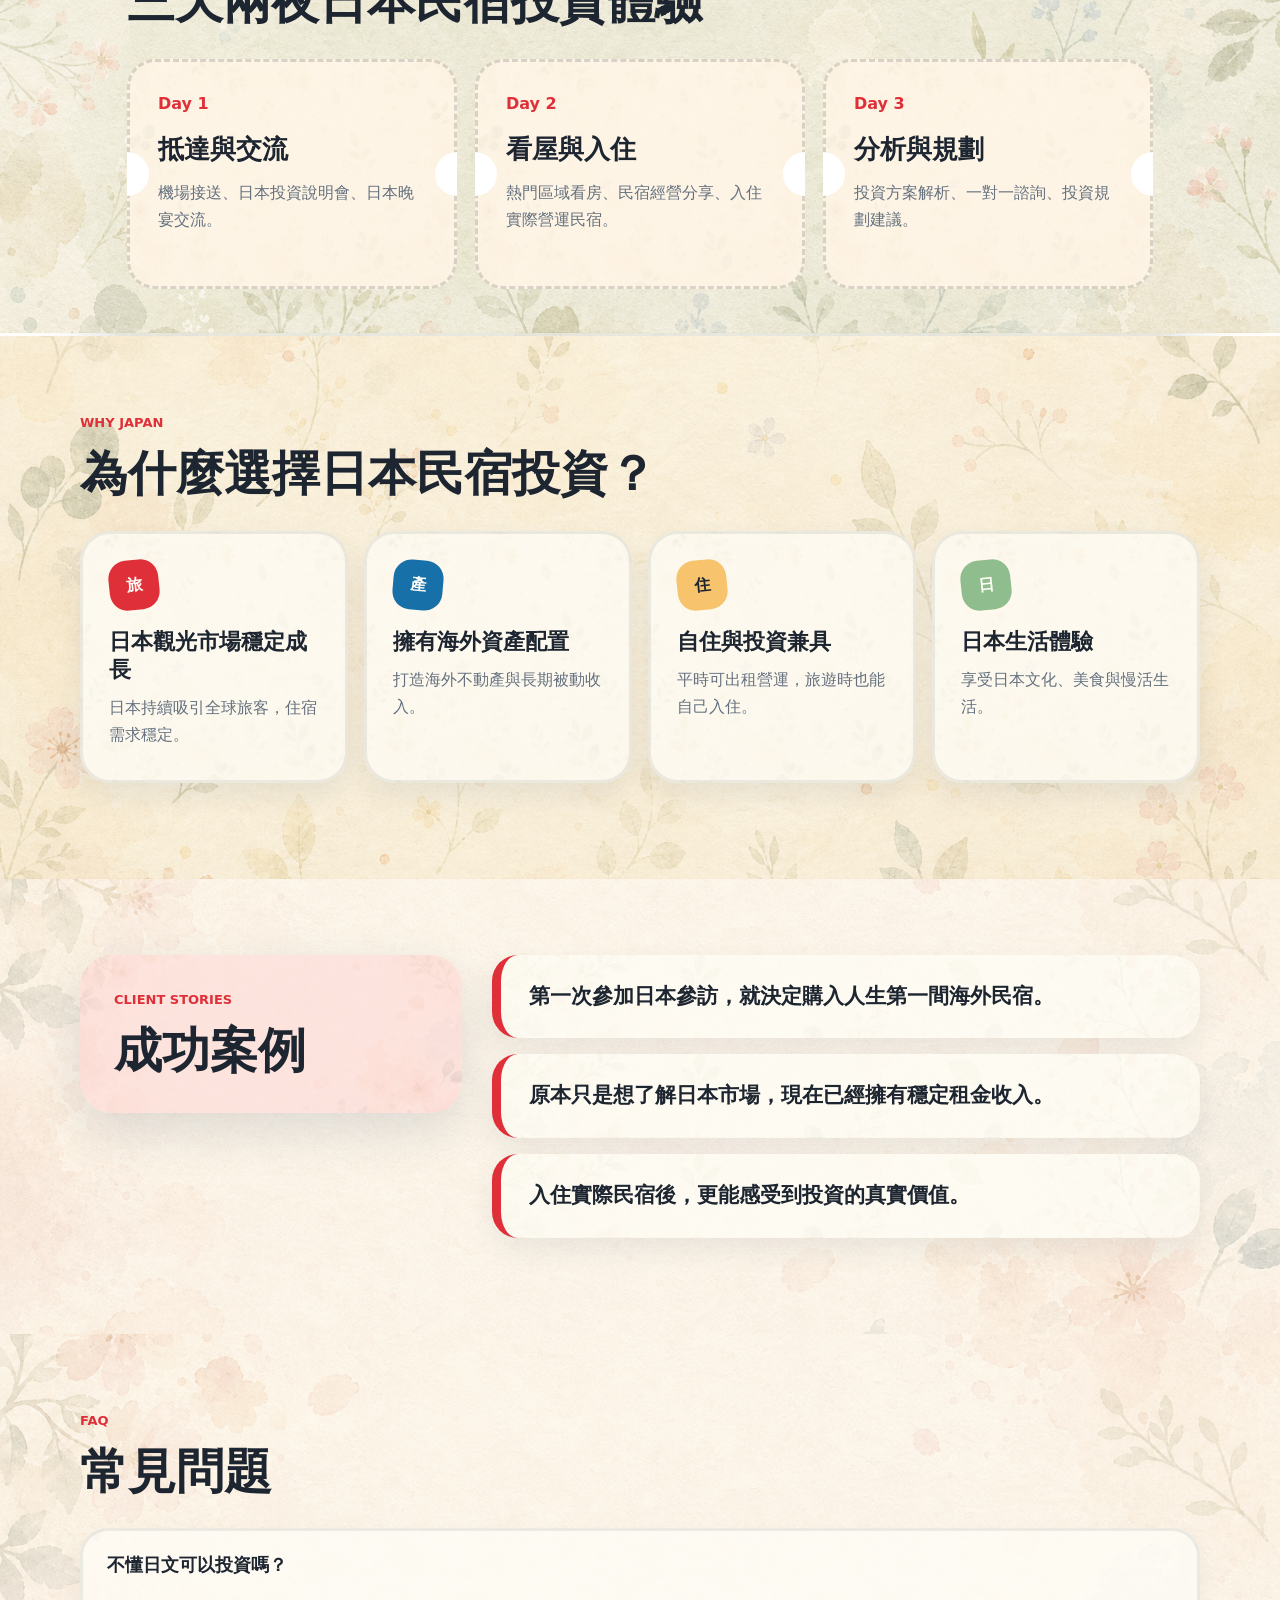
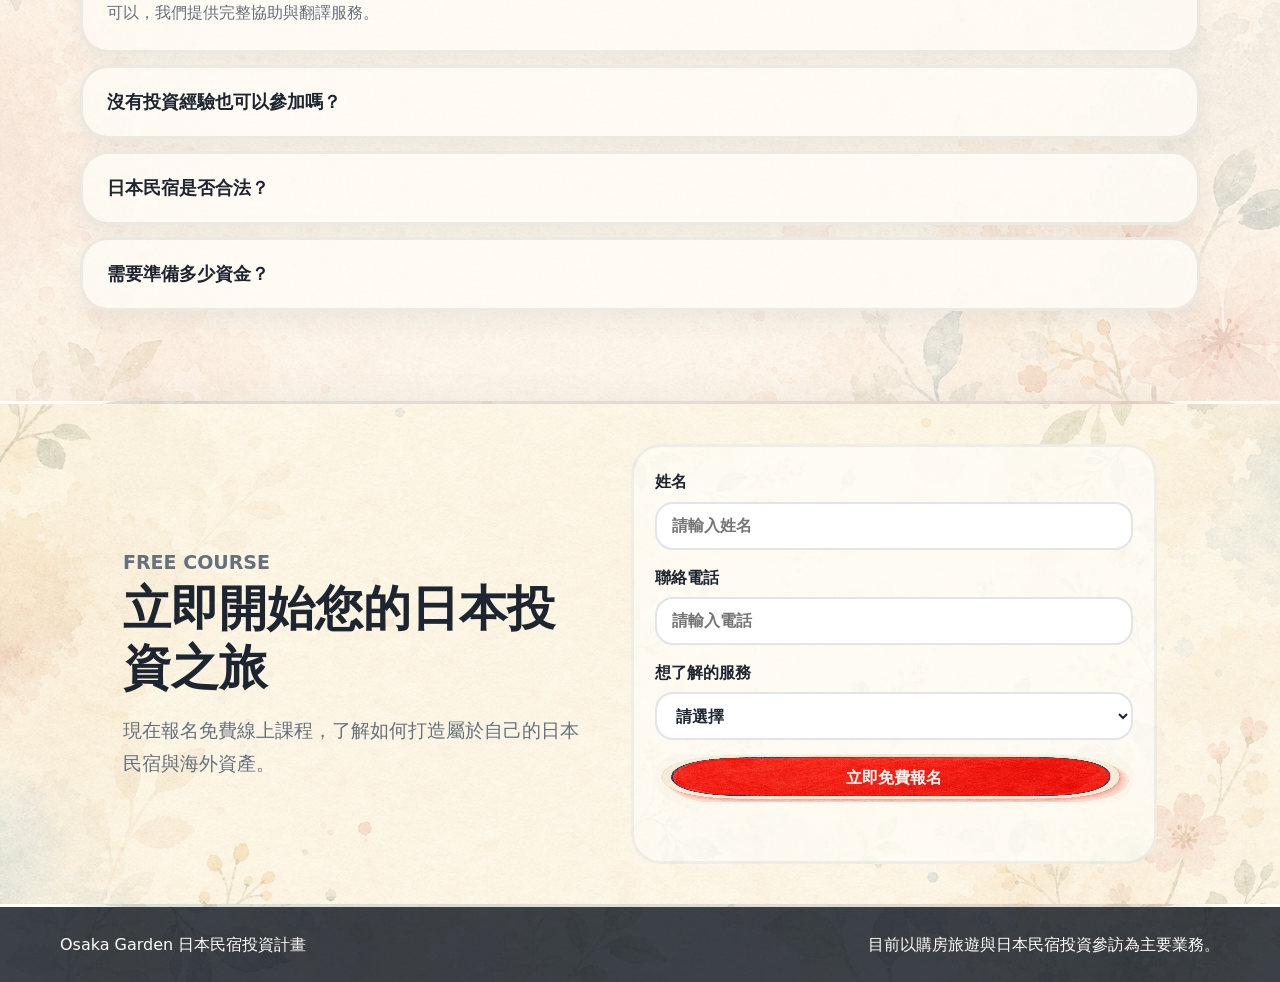
==== commit 74a4e707: "Sanno: replace photos with higher-quality JPG/PNG sources" ====
--- a/index.html
+++ b/index.html
@@ -96,7 +96,7 @@
           </a>
 
           <a class="minpaku-card" href="sanno.html">
-            <img src="assets/properties/sanno/exterior-night.png" alt="山王民泊物件外觀">
+            <img src="assets/properties/sanno/exterior-night-original.jpg" alt="山王民泊物件外觀">
             <div>
               <span>Sanno</span>
               <h3>山王民泊物件</h3>
